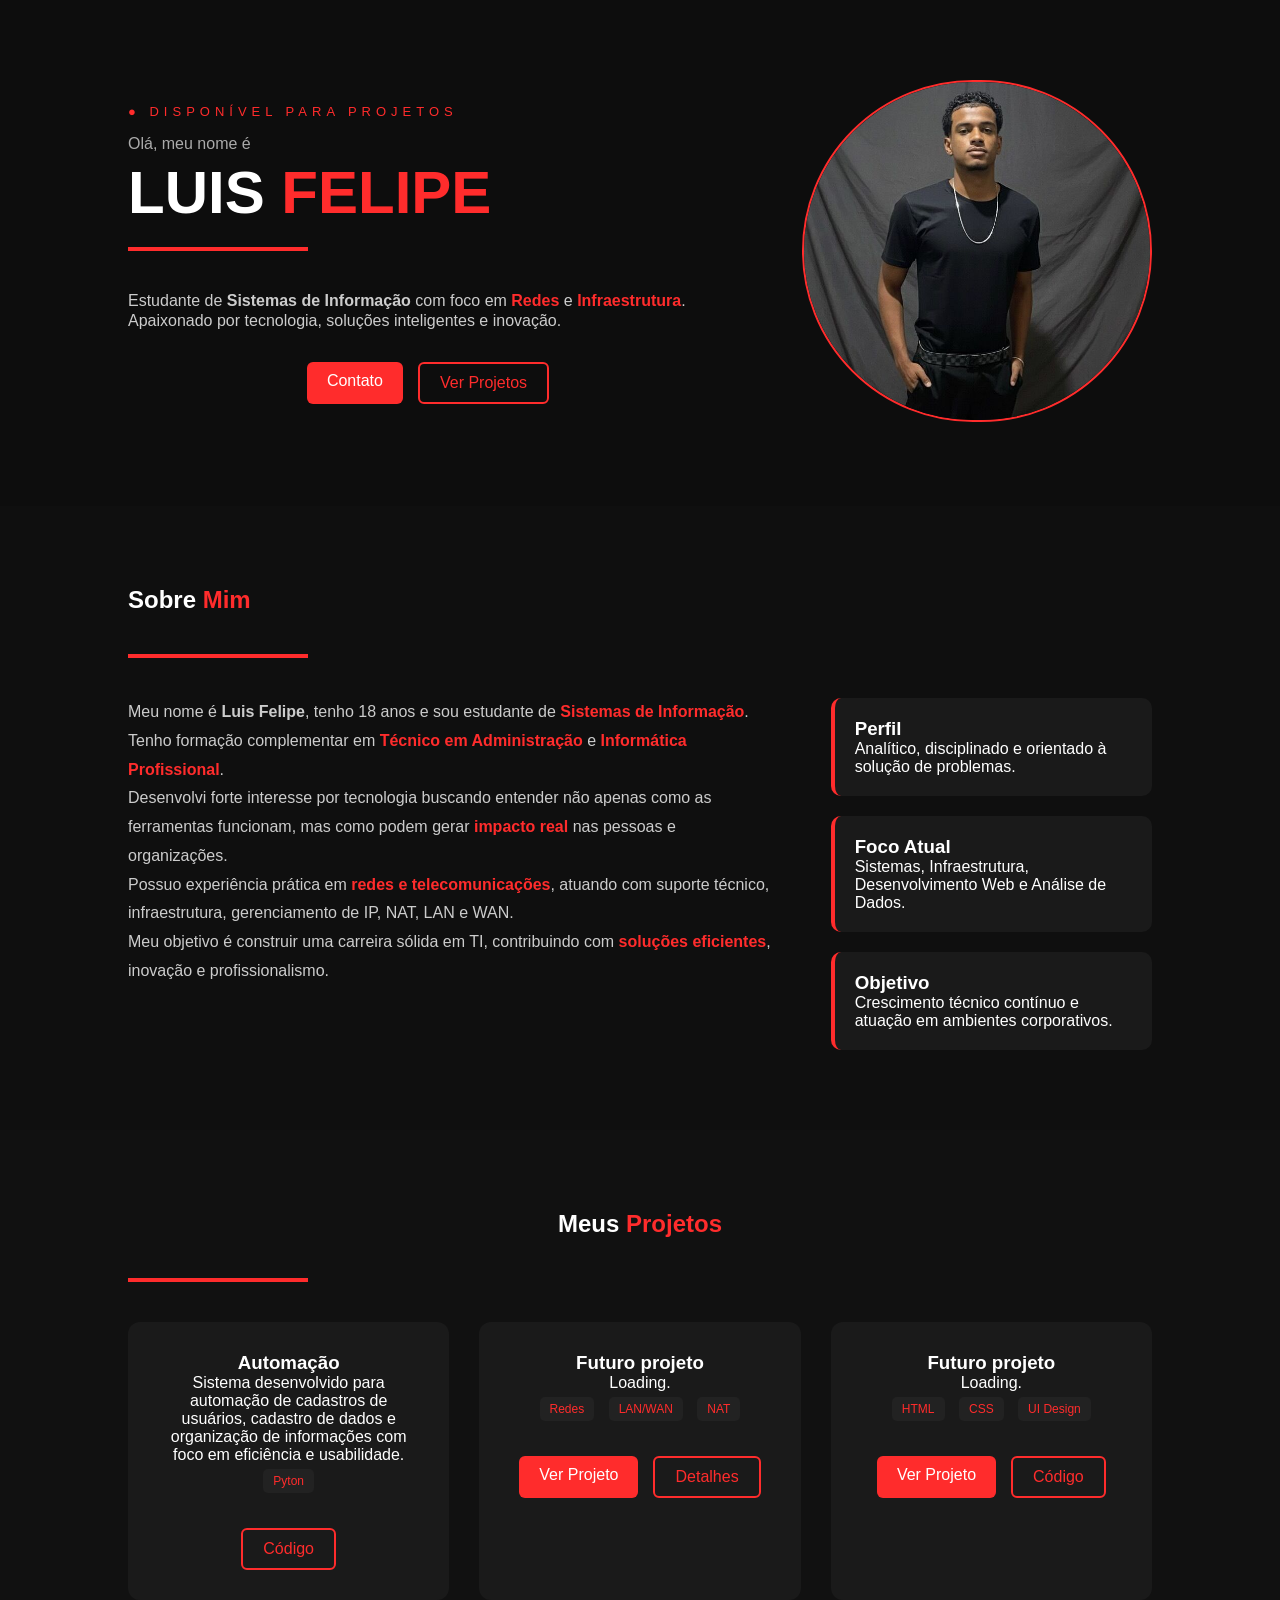
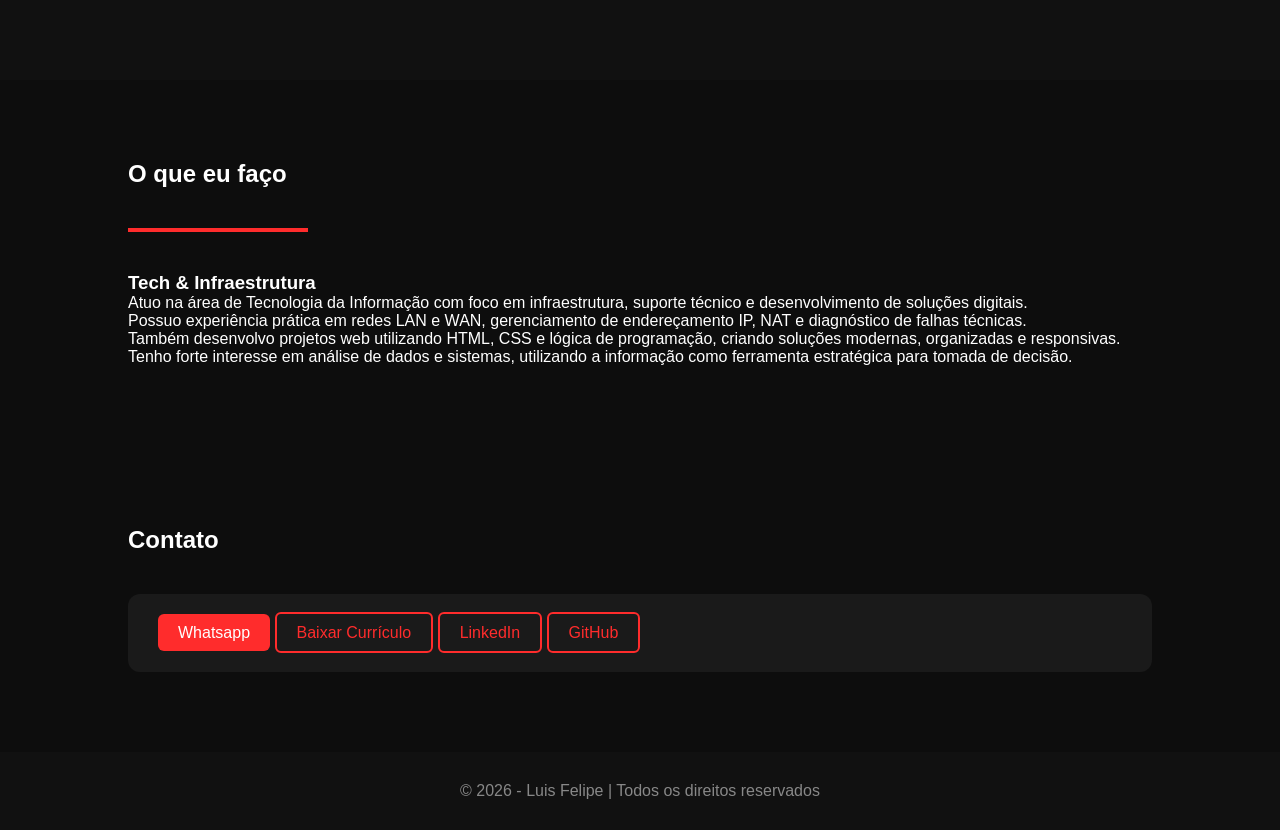
==== Portifolio/index.html @ 6c9159c4 "Add files via upload" ====
<!DOCTYPE html>
<html lang="pt-br">

<head>
  <meta charset="UTF-8">
  <meta name="viewport" content="width=device-width, initial-scale=1.0">

  <!-- Título da aba -->
   <link rel="shortcut icon" href="img/favicon.ico" type="image/x-icon">
  <title>Luis Felipe | Portfólio</title>

  <!-- Conexão com o arquivo CSS -->
  <link rel="stylesheet" href="style.css">
</head>

<body>
  <!-- HERO (Primeira seção que aparece no site) -->
  <section class="hero">

    <!-- Parte de texto da Hero -->
    <div class="hero-text">

      <!-- Status pequeno acima do nome -->
      <span class="tag">● Disponível para projetos</span>

      <p class="intro">Olá, meu nome é</p>

      <!-- Nome principal -->
      <h1>
        LUIS <span>FELIPE</span>
      </h1>

      <!-- Linha decorativa vermelha -->
      <div class="line"></div>

      <!-- Descrição profissional -->
      <p class="descricao">
        Estudante de <strong>Sistemas de Informação</strong> com foco em 
        <span class="highlight">Redes</span> e 
        <span class="highlight">Infraestrutura</span>. 
        Apaixonado por tecnologia, soluções inteligentes e inovação.
      </p>

      <!-- Botões principais -->
      <div class="buttons">
        <a href="https://wa.me/5535910179349" target="_blank" class="btn-primary">Contato</a>
        <a href="#projetos" class="btn-outline">Ver Projetos</a>
      </div>

    </div>

    <!-- Sua imagem -->
    <div class="hero-image">
      <img src="img/foto-felipe.jpeg" alt="Luis Felipe">
    </div>

  </section>


  <!-- ===================================================== -->
  <!-- SOBRE MIM -->
  <!-- ===================================================== -->
  <section class="sobre-mim" id="sobre-mim">

    <h2>Sobre <span>Mim</span></h2>

    <!-- Linha decorativa -->
    <div class="line"></div>

    <div class="sobre-container">
      
      <!-- Texto principal -->
      <div class="sobre-texto">

        <p>
          Meu nome é <strong>Luis Felipe</strong>, tenho 18 anos e sou estudante de 
          <span>Sistemas de Informação</span>. 
          Tenho formação complementar em <span>Técnico em Administração</span> e 
          <span>Informática Profissional</span>.
        </p>

        <p>
          Desenvolvi forte interesse por tecnologia buscando entender não apenas 
          como as ferramentas funcionam, mas como podem gerar 
          <span>impacto real</span> nas pessoas e organizações.
        </p>

        <p>
          Possuo experiência prática em <span>redes e telecomunicações</span>, 
          atuando com suporte técnico, infraestrutura, gerenciamento de IP, 
          NAT, LAN e WAN.
        </p>

        <p>
          Meu objetivo é construir uma carreira sólida em TI, contribuindo com 
          <span>soluções eficientes</span>, inovação e profissionalismo.
        </p>

      </div>

      <!-- Caixas laterais -->
      <div class="sobre-info">

        <div class="info-box">
          <h3>Perfil</h3>
          <p>Analítico, disciplinado e orientado à solução de problemas.</p>
        </div>

        <div class="info-box">
          <h3>Foco Atual</h3>
          <p>Sistemas, Infraestrutura, Desenvolvimento Web e Análise de Dados.</p>
        </div>

        <div class="info-box">
          <h3>Objetivo</h3>
          <p>Crescimento técnico contínuo e atuação em ambientes corporativos.</p>
        </div>

      </div>

    </div>
  </section>


  <!-- PROJETOS -->
  <section class="projetos" id="projetos">

    <h2>Meus <span>Projetos</span></h2>
    <div class="line"></div>

    <div class="projetos-container">

      <!-- CARD 1 -->
      <div class="card">
        <div class="card-content">
          <h3>Automação</h3>
          <p>
            Sistema desenvolvido para automação de cadastros de usuários, cadastro de dados e 
            organização de informações com foco em eficiência e usabilidade.
          </p>
          <div class="tech">
            <span>Pyton</span>
          </div>
          <div class="buttons">
            <a href="https://github.com/felipeteodor/autoum.pyton.git" 
               target="_blank" 
               class="btn-outline">Código</a>
          </div>
        </div>
      </div>

      <!-- CARD 2 -->
      <div class="card">
        <div class="card-content">
          <h3>Futuro projeto</h3>
          <p>Loading.</p>
          <div class="tech">
            <span>Redes</span>
            <span>LAN/WAN</span>
            <span>NAT</span>
          </div>
          <div class="buttons">
            <a href="#" class="btn-primary">Ver Projeto</a>
            <a href="#" class="btn-outline">Detalhes</a>
          </div>
        </div>
      </div>

      <!-- CARD 3 -->
      <div class="card">
        <div class="card-content">
          <h3>Futuro projeto</h3>
          <p>Loading.</p>
          <div class="tech">
            <span>HTML</span>
            <span>CSS</span>
            <span>UI Design</span>
          </div>
          <div class="buttons">
            <a href="#" class="btn-primary">Ver Projeto</a>
            <a href="#" class="btn-outline">Código</a>
          </div>
        </div>
      </div>

    </div>
  </section>

  <!-- SERVIÇOS -->

  <section class="sobre" id="sobre">

    <h2>O que eu faço</h2>
    <div class="line"></div>

    <div class="sobre-content">
      <h3>Tech & Infraestrutura</h3>

      <p>
        Atuo na área de <span>Tecnologia da Informação</span> com foco em 
        <span>infraestrutura</span>, suporte técnico e desenvolvimento de soluções digitais.
      </p>

      <p>
        Possuo experiência prática em <span>redes LAN e WAN</span>, 
        gerenciamento de <span>endereçamento IP</span>, 
        <span>NAT</span> e diagnóstico de falhas técnicas.
      </p>

      <p>
        Também desenvolvo projetos web utilizando 
        <span>HTML</span>, <span>CSS</span> e lógica de programação,
        criando soluções modernas, organizadas e responsivas.
      </p>

      <p>
        Tenho forte interesse em <span>análise de dados</span> e sistemas,
        utilizando a informação como ferramenta estratégica para tomada de decisão.
      </p>
    </div>

  </section>


  <!-- CONTATO -->
  <section id="contato">

    <h2>Contato</h2>

    <div class="card">

      <a href="https://wa.me/5535910179349" target="_blank" class="btn-primary">Whatsapp</a>
      <a href="img/curriculo.pdf" target="_blank" class="btns">Baixar Currículo</a>
      <a href="https://www.linkedin.com/in/teodorotech/" target="_blank" class="btns">LinkedIn</a>
      <a href="https://github.com/felipeteodor" target="_blank" class="btns">GitHub</a>
    </div>

  </section>


  <!-- ===================================================== -->
  <!-- RODAPÉ -->
  <!-- ===================================================== -->
  <footer>
    <p>© 2026 - Luis Felipe | Todos os direitos reservados</p>
  </footer>

</body>
</html>
---- Portifolio/style.css ----
/* RESET BÁSICO */
* {
  margin: 0;        /* Remove margens padrão */
  padding: 0;       /* Remove espaçamentos internos padrão */
  box-sizing: border-box; 
}

/* CONFIGURAÇÕES GERAIS DO SITE */
body {
  background-color: #0d0d0d; 
  /* Cor de fundo principal do site */

  color: #ffffff; 
  /* Cor padrão de todos os textos */

  font-family: 'Poppins', sans-serif;
  /* Fonte principal do site */
}


/* CONFIGURAÇÃO PADRÃO DAS SEÇÕES */

section {
  padding: 80px 10%;
}

/* TÍTULOS PRINCIPAIS (H2) */
h2 {
  margin-bottom: 40px; 
  /* Espaço abaixo do título */
}

/* Parte vermelha dentro do título */
h2 span {
  color: #ff2c2c;
}

/* LINHA VERMELHA DECORATIVA */

.line {
  width: 180px;             /* Comprimento da linha */
  height: 4px;             /* Espessura */
  background: #ff2c2c;     /* Cor */
  margin: 20px 0 40px;     /* Espaçamento acima e abaixo */
}

/* HERO (Primeira seção do site) */

/*
display: flex coloca os elementos lado a lado
(texto de um lado e imagem do outro)
*/
.hero {
  display: flex;

  justify-content: space-between;
  /* Empurra texto para esquerda e imagem para direita */

  align-items: center;
  /* Centraliza verticalmente */
}

/* Limita largura do bloco de texto */
.hero-text {
  max-width: 600px;
}

/* Texto pequeno vermelho no topo */
.tag {
  color: #ff2c2c;
  font-size: 13px;
  letter-spacing: 5px; /* Espaçamento entre letras */
  text-transform: uppercase; /* Tudo maiúsculo */
}

/* Texto "Olá, meu nome é" */
.intro {
  margin: 15px 0 5px;
  color: #aaa;
}

/* Seu nome principal */
h1 {
  font-size: 60px; /* Tamanho grande */
  font-weight: 700; /* Negrito forte */
}

/* Parte vermelha do nome */
h1 span {
  color: #ff2c2c;
}

/* Parágrafo descritivo */
.descricao {
  line-height: 1.3; /* Espaçamento entre linhas */
  color: #ccc;
}

/* Palavras destacadas */
.highlight {
  color: #ff2c2c;
  font-weight: 600;
}


/* ===================================================== */
/* BOTÕES PADRÃO DO SITE */
/* ===================================================== */

/*
Container que segura os botões
display flex deixa eles lado a lado
gap cria espaço entre eles
*/
.buttons {
  margin-top: 30px;
  display: flex;
  gap: 15px;
}

/* Botão vermelho preenchido */
.btn-primary {
  background: #ff2c2c;
  padding: 10px 20px;
  color: white;
  text-decoration: none; /* Remove sublinhado */
  border-radius: 6px;
  transition: 0.3s; /* Animação suave */
}

/* Efeito ao passar o mouse */
.btn-primary:hover {
  background: #cc0000;
}

/* Botão apenas com borda */
.btn-outline {
  border: 2px solid #ff2c2c;
  padding: 10px 20px;
  color: #ff2c2c;
  text-decoration: none;
  border-radius: 6px;
  transition: 0.3s;
}

/* Hover do botão outline */
.btn-outline:hover {
  background: #ff2c2c;
  color: white;
}


/* ===================================================== */
/* IMAGEM DA HERO */
/* ===================================================== */

/*
width controla o tamanho da imagem
border-radius deixa redonda
border cria borda vermelha
*/
.hero-image img {
  width: 350px;
  border-radius: 180px;
  border: 2px solid #ff2c2c;
}


/* ===================================================== */
/* SEÇÃO SOBRE MIM */
/* ===================================================== */

.sobre-mim {
  background: #0f0f0f; /* Fundo levemente diferente */
}

/*
display flex coloca texto e caixas lado a lado
gap controla distância entre eles
*/
.sobre-container {
  display: flex;
  gap: 60px;
}

/* Parte textual ocupa mais espaço */
.sobre-texto {
  flex: 2; /* Ocupa 2 partes do espaço */
  line-height: 1.8;
  color: #ccc;
}

/* Destaques em vermelho dentro do texto */
.sobre-texto span {
  color: #ff2c2c;
  font-weight: 600;
}

/* Coluna lateral */
.sobre-info {
  flex: 1; /* Ocupa menos espaço */
  display: flex;
  flex-direction: column; /* Caixas uma abaixo da outra */
  gap: 20px;
}

/* Caixinhas laterais */
.info-box {
  background: #1a1a1a;
  padding: 20px;
  border-radius: 10px;
  border-left: 4px solid #ff2c2c;
}

  /* PROJETOS */
.projetos {
  background: #111;
  text-align: center;
}

/* Cards lado a lado */
.projetos-container {
  display: flex;
  gap: 30px;
  justify-content: center;
}

/* Card individual */
.card {
  background: #1a1a1a;
  border-radius: 12px;
  padding: 30px;
  flex: 1;
  transition: 0.3s;
}

/* Efeito ao passar mouse */
.card:hover {
  transform: translateY(-10px); /* Sobe levemente */
  border: 1px solid #ff2c2c;
}

/* Tecnologias usadas no projeto */
.tech span {
  background: #222;
  padding: 5px 10px;
  margin: 5px;
  display: inline-block;
  border-radius: 5px;
  font-size: 12px;
  color: #ff2c2c;
}

.buttons {
  margin-top: 30px;
  display: flex;
  justify-content: center; /* Centraliza horizontalmente */
  gap: 15px;
}


.btns { /* Botões de contatos */


  border: 2px solid #ff2c2c;
  padding: 10px 20px;
  color: #ff2c2c;
  text-decoration: none;
  border-radius: 6px;
  transition: 0.3s;
}

.btns:hover{
  background: #cc0000;
}

.btns:hover {
  background: #ff2c2c;
  color: white;
}

.butns {
  margin-top: 35px;
}


/* ===================================================== */
/* FOOTER */
/* ===================================================== */

footer {
  text-align: center;
  padding: 30px;
  background-color: #111;
  color: #888;
}


/* ===================================================== */
/* RESPONSIVIDADE */
/* ===================================================== */
/*
Quando a tela for menor que 900px (tablet/celular),
a hero deixa de ser lado a lado
e vira coluna.
*/
@media (max-width: 900px) {
  .hero {
    flex-direction: column;
    text-align: center;
  }
}

/* ROLAGEM SUAVE */
html {
  scroll-behavior: smooth;
}
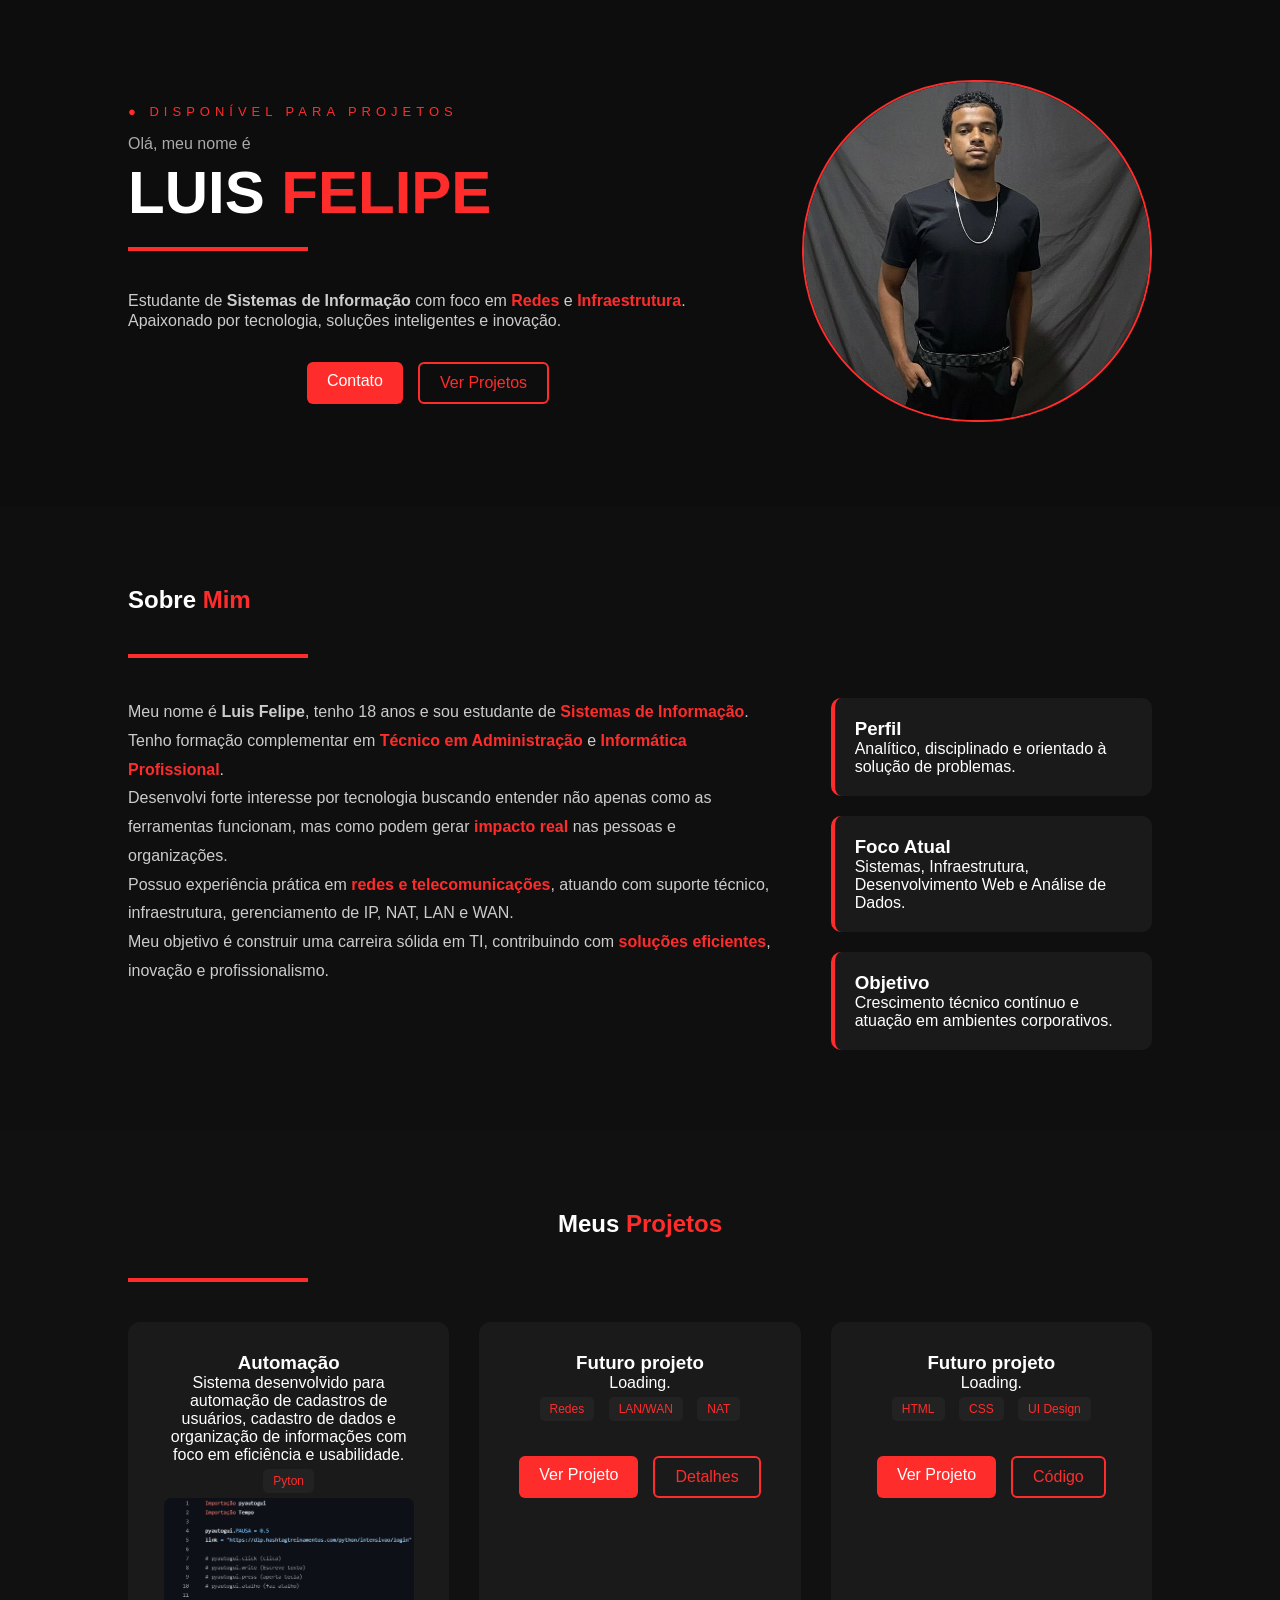
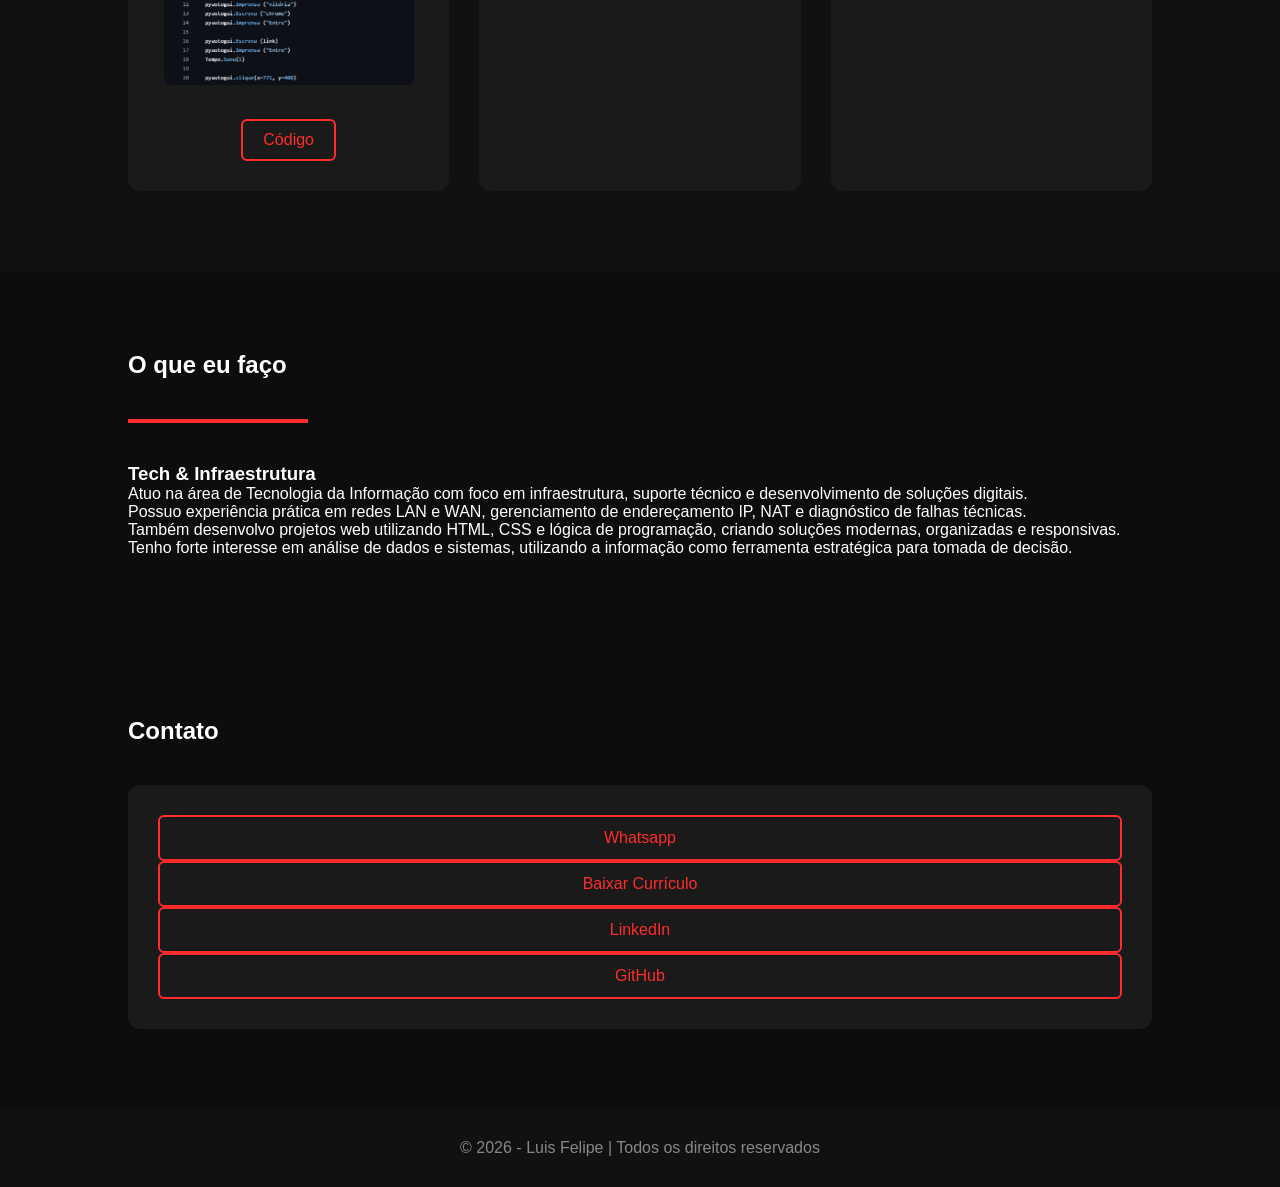
==== commit a833b941: "Primeiro commit" ====
--- a/Portifolio/index.html
+++ b/Portifolio/index.html
@@ -1,249 +1,256 @@
-<!DOCTYPE html>
-<html lang="pt-br">
-
-<head>
-  <meta charset="UTF-8">
-  <meta name="viewport" content="width=device-width, initial-scale=1.0">
-
-  <!-- Título da aba -->
-   <link rel="shortcut icon" href="img/favicon.ico" type="image/x-icon">
-  <title>Luis Felipe | Portfólio</title>
-
-  <!-- Conexão com o arquivo CSS -->
-  <link rel="stylesheet" href="style.css">
-</head>
-
-<body>
-  <!-- HERO (Primeira seção que aparece no site) -->
-  <section class="hero">
-
-    <!-- Parte de texto da Hero -->
-    <div class="hero-text">
-
-      <!-- Status pequeno acima do nome -->
-      <span class="tag">● Disponível para projetos</span>
-
-      <p class="intro">Olá, meu nome é</p>
-
-      <!-- Nome principal -->
-      <h1>
-        LUIS <span>FELIPE</span>
-      </h1>
-
-      <!-- Linha decorativa vermelha -->
-      <div class="line"></div>
-
-      <!-- Descrição profissional -->
-      <p class="descricao">
-        Estudante de <strong>Sistemas de Informação</strong> com foco em 
-        <span class="highlight">Redes</span> e 
-        <span class="highlight">Infraestrutura</span>. 
-        Apaixonado por tecnologia, soluções inteligentes e inovação.
-      </p>
-
-      <!-- Botões principais -->
-      <div class="buttons">
-        <a href="https://wa.me/5535910179349" target="_blank" class="btn-primary">Contato</a>
-        <a href="#projetos" class="btn-outline">Ver Projetos</a>
-      </div>
-
-    </div>
-
-    <!-- Sua imagem -->
-    <div class="hero-image">
-      <img src="img/foto-felipe.jpeg" alt="Luis Felipe">
-    </div>
-
-  </section>
-
-
-  <!-- ===================================================== -->
-  <!-- SOBRE MIM -->
-  <!-- ===================================================== -->
-  <section class="sobre-mim" id="sobre-mim">
-
-    <h2>Sobre <span>Mim</span></h2>
-
-    <!-- Linha decorativa -->
-    <div class="line"></div>
-
-    <div class="sobre-container">
-      
-      <!-- Texto principal -->
-      <div class="sobre-texto">
-
-        <p>
-          Meu nome é <strong>Luis Felipe</strong>, tenho 18 anos e sou estudante de 
-          <span>Sistemas de Informação</span>. 
-          Tenho formação complementar em <span>Técnico em Administração</span> e 
-          <span>Informática Profissional</span>.
-        </p>
-
-        <p>
-          Desenvolvi forte interesse por tecnologia buscando entender não apenas 
-          como as ferramentas funcionam, mas como podem gerar 
-          <span>impacto real</span> nas pessoas e organizações.
-        </p>
-
-        <p>
-          Possuo experiência prática em <span>redes e telecomunicações</span>, 
-          atuando com suporte técnico, infraestrutura, gerenciamento de IP, 
-          NAT, LAN e WAN.
-        </p>
-
-        <p>
-          Meu objetivo é construir uma carreira sólida em TI, contribuindo com 
-          <span>soluções eficientes</span>, inovação e profissionalismo.
-        </p>
-
-      </div>
-
-      <!-- Caixas laterais -->
-      <div class="sobre-info">
-
-        <div class="info-box">
-          <h3>Perfil</h3>
-          <p>Analítico, disciplinado e orientado à solução de problemas.</p>
-        </div>
-
-        <div class="info-box">
-          <h3>Foco Atual</h3>
-          <p>Sistemas, Infraestrutura, Desenvolvimento Web e Análise de Dados.</p>
-        </div>
-
-        <div class="info-box">
-          <h3>Objetivo</h3>
-          <p>Crescimento técnico contínuo e atuação em ambientes corporativos.</p>
-        </div>
-
-      </div>
-
-    </div>
-  </section>
-
-
-  <!-- PROJETOS -->
-  <section class="projetos" id="projetos">
-
-    <h2>Meus <span>Projetos</span></h2>
-    <div class="line"></div>
-
-    <div class="projetos-container">
-
-      <!-- CARD 1 -->
-      <div class="card">
-        <div class="card-content">
-          <h3>Automação</h3>
-          <p>
-            Sistema desenvolvido para automação de cadastros de usuários, cadastro de dados e 
-            organização de informações com foco em eficiência e usabilidade.
-          </p>
-          <div class="tech">
-            <span>Pyton</span>
-          </div>
-          <div class="buttons">
-            <a href="https://github.com/felipeteodor/autoum.pyton.git" 
-               target="_blank" 
-               class="btn-outline">Código</a>
-          </div>
-        </div>
-      </div>
-
-      <!-- CARD 2 -->
-      <div class="card">
-        <div class="card-content">
-          <h3>Futuro projeto</h3>
-          <p>Loading.</p>
-          <div class="tech">
-            <span>Redes</span>
-            <span>LAN/WAN</span>
-            <span>NAT</span>
-          </div>
-          <div class="buttons">
-            <a href="#" class="btn-primary">Ver Projeto</a>
-            <a href="#" class="btn-outline">Detalhes</a>
-          </div>
-        </div>
-      </div>
-
-      <!-- CARD 3 -->
-      <div class="card">
-        <div class="card-content">
-          <h3>Futuro projeto</h3>
-          <p>Loading.</p>
-          <div class="tech">
-            <span>HTML</span>
-            <span>CSS</span>
-            <span>UI Design</span>
-          </div>
-          <div class="buttons">
-            <a href="#" class="btn-primary">Ver Projeto</a>
-            <a href="#" class="btn-outline">Código</a>
-          </div>
-        </div>
-      </div>
-
-    </div>
-  </section>
-
-  <!-- SERVIÇOS -->
-
-  <section class="sobre" id="sobre">
-
-    <h2>O que eu faço</h2>
-    <div class="line"></div>
-
-    <div class="sobre-content">
-      <h3>Tech & Infraestrutura</h3>
-
-      <p>
-        Atuo na área de <span>Tecnologia da Informação</span> com foco em 
-        <span>infraestrutura</span>, suporte técnico e desenvolvimento de soluções digitais.
-      </p>
-
-      <p>
-        Possuo experiência prática em <span>redes LAN e WAN</span>, 
-        gerenciamento de <span>endereçamento IP</span>, 
-        <span>NAT</span> e diagnóstico de falhas técnicas.
-      </p>
-
-      <p>
-        Também desenvolvo projetos web utilizando 
-        <span>HTML</span>, <span>CSS</span> e lógica de programação,
-        criando soluções modernas, organizadas e responsivas.
-      </p>
-
-      <p>
-        Tenho forte interesse em <span>análise de dados</span> e sistemas,
-        utilizando a informação como ferramenta estratégica para tomada de decisão.
-      </p>
-    </div>
-
-  </section>
-
-
-  <!-- CONTATO -->
-  <section id="contato">
-
-    <h2>Contato</h2>
-
-    <div class="card">
-
-      <a href="https://wa.me/5535910179349" target="_blank" class="btn-primary">Whatsapp</a>
-      <a href="img/curriculo.pdf" target="_blank" class="btns">Baixar Currículo</a>
-      <a href="https://www.linkedin.com/in/teodorotech/" target="_blank" class="btns">LinkedIn</a>
-      <a href="https://github.com/felipeteodor" target="_blank" class="btns">GitHub</a>
-    </div>
-
-  </section>
-
-
-  <!-- ===================================================== -->
-  <!-- RODAPÉ -->
-  <!-- ===================================================== -->
-  <footer>
-    <p>© 2026 - Luis Felipe | Todos os direitos reservados</p>
-  </footer>
-
-</body>
+<!DOCTYPE html>
+<html lang="pt-br">
+
+<head>
+  <meta charset="UTF-8">
+  <meta name="viewport" content="width=device-width, initial-scale=1.0">
+
+  <!-- Título da aba -->
+   <link rel="shortcut icon" href="img/favicon.ico" type="image/x-icon">
+  <title>Luis Felipe | Portfólio</title>
+
+  <!-- Conexão com o arquivo CSS -->
+  <link rel="stylesheet" href="style.css">
+</head>
+
+<body>
+  <!-- HERO (Primeira seção que aparece no site) -->
+  <section class="hero">
+
+    <!-- Parte de texto da Hero -->
+    <div class="hero-text">
+
+      <!-- Status pequeno acima do nome -->
+      <span class="tag">● Disponível para projetos</span>
+
+      <p class="intro">Olá, meu nome é</p>
+
+      <!-- Nome principal -->
+      <h1>
+        LUIS <span>FELIPE</span>
+      </h1>
+
+      <!-- Linha decorativa vermelha -->
+      <div class="line"></div>
+
+      <!-- Descrição profissional -->
+      <p class="descricao">
+        Estudante de <strong>Sistemas de Informação</strong> com foco em 
+        <span class="highlight">Redes</span> e 
+        <span class="highlight">Infraestrutura</span>. 
+        Apaixonado por tecnologia, soluções inteligentes e inovação.
+      </p>
+
+      <!-- Botões principais -->
+      <div class="buttons">
+        <a href="https://wa.me/5535910179349" target="_blank" class="btn-primary">Contato</a>
+        <a href="#projetos" class="btn-outline">Ver Projetos</a>
+      </div>
+
+    </div>
+
+    <!-- Sua imagem -->
+    <div class="hero-image">
+      <img src="img/foto-felipe.jpeg" alt="Luis Felipe">
+    </div>
+
+  </section>
+
+
+  <!-- ===================================================== -->
+  <!-- SOBRE MIM -->
+  <!-- ===================================================== -->
+  <section class="sobre-mim" id="sobre-mim">
+
+    <h2>Sobre <span>Mim</span></h2>
+
+    <!-- Linha decorativa -->
+    <div class="line"></div>
+
+    <div class="sobre-container">
+      
+      <!-- Texto principal -->
+      <div class="sobre-texto">
+
+        <p>
+          Meu nome é <strong>Luis Felipe</strong>, tenho 18 anos e sou estudante de 
+          <span>Sistemas de Informação</span>. 
+          Tenho formação complementar em <span>Técnico em Administração</span> e 
+          <span>Informática Profissional</span>.
+        </p>
+
+        <p>
+          Desenvolvi forte interesse por tecnologia buscando entender não apenas 
+          como as ferramentas funcionam, mas como podem gerar 
+          <span>impacto real</span> nas pessoas e organizações.
+        </p>
+
+        <p>
+          Possuo experiência prática em <span>redes e telecomunicações</span>, 
+          atuando com suporte técnico, infraestrutura, gerenciamento de IP, 
+          NAT, LAN e WAN.
+        </p>
+
+        <p>
+          Meu objetivo é construir uma carreira sólida em TI, contribuindo com 
+          <span>soluções eficientes</span>, inovação e profissionalismo.
+        </p>
+
+      </div>
+
+      <!-- Caixas laterais -->
+      <div class="sobre-info">
+
+        <div class="info-box">
+          <h3>Perfil</h3>
+          <p>Analítico, disciplinado e orientado à solução de problemas.</p>
+        </div>
+
+        <div class="info-box">
+          <h3>Foco Atual</h3>
+          <p>Sistemas, Infraestrutura, Desenvolvimento Web e Análise de Dados.</p>
+        </div>
+
+        <div class="info-box">
+          <h3>Objetivo</h3>
+          <p>Crescimento técnico contínuo e atuação em ambientes corporativos.</p>
+        </div>
+
+      </div>
+
+    </div>
+  </section>
+
+
+  <!-- PROJETOS -->
+  <section class="projetos" id="projetos">
+
+    <h2>Meus <span>Projetos</span></h2>
+    <div class="line"></div>
+
+    <div class="projetos-container">
+
+      <!-- CARD 1 -->
+      <div class="card">
+
+        <div class="card-content">
+          <h3>Automação</h3>
+          <p>
+            Sistema desenvolvido para automação de cadastros de usuários, cadastro de dados e 
+            organização de informações com foco em eficiência e usabilidade.
+          </p>
+          <div class="tech">
+            <span>Pyton</span>
+            
+          <div class="login-image">
+      <img src="img/automa.png" alt="Luis Felipe">
+     </div>
+
+
+          </div>
+          <div class="buttons">
+            <a href="https://github.com/felipeteodor/autoum.pyton.git" 
+               target="_blank" 
+               class="btn-outline">Código</a>
+          </div>
+        </div>
+      </div>
+
+      <!-- CARD 2 -->
+      <div class="card">
+      
+        <div class="card-content">
+          <h3>Futuro projeto</h3>
+          <p>Loading.</p>
+          <div class="tech">
+            <span>Redes</span>
+            <span>LAN/WAN</span>
+            <span>NAT</span>
+          </div>
+          <div class="buttons">
+            <a href="#" class="btn-primary">Ver Projeto</a>
+            <a href="#" class="btn-outline">Detalhes</a>
+          </div>
+        </div>
+      </div>
+      <!-- CARD 3 -->
+      <div class="card">
+        <div class="card-content">
+          <h3>Futuro projeto</h3>
+          <p>Loading.</p>
+          <div class="tech">
+            <span>HTML</span>
+            <span>CSS</span>
+            <span>UI Design</span>
+          </div>
+          <div class="buttons">
+            <a href="#" class="btn-primary">Ver Projeto</a>
+            <a href="#" class="btn-outline">Código</a>
+          </div>
+        </div>
+      </div>
+
+    </div>
+  </section>
+
+  <!-- SERVIÇOS -->
+
+  <section class="sobre" id="sobre">
+
+    <h2>O que eu faço</h2>
+    <div class="line"></div>
+
+    <div class="sobre-content">
+      <h3>Tech & Infraestrutura</h3>
+
+      <p>
+        Atuo na área de <span>Tecnologia da Informação</span> com foco em 
+        <span>infraestrutura</span>, suporte técnico e desenvolvimento de soluções digitais.
+      </p>
+
+      <p>
+        Possuo experiência prática em <span>redes LAN e WAN</span>, 
+        gerenciamento de <span>endereçamento IP</span>, 
+        <span>NAT</span> e diagnóstico de falhas técnicas.
+      </p>
+
+      <p>
+        Também desenvolvo projetos web utilizando 
+        <span>HTML</span>, <span>CSS</span> e lógica de programação,
+        criando soluções modernas, organizadas e responsivas.
+      </p>
+
+      <p>
+        Tenho forte interesse em <span>análise de dados</span> e sistemas,
+        utilizando a informação como ferramenta estratégica para tomada de decisão.
+      </p>
+    </div>
+
+  </section>
+
+
+  <!-- CONTATO -->
+  <section id="contato">
+
+    <h2>Contato</h2>
+
+    <div class="card">
+
+      <a href="https://wa.me/5535910179349" target="_blank" class="btns">Whatsapp</a>
+      <a href="img/curriculo.pdf" target="_blank" class="btns">Baixar Currículo</a>
+      <a href="https://www.linkedin.com/in/teodorotech/" target="_blank" class="btns">LinkedIn</a>
+      <a href="https://github.com/felipeteodor" target="_blank" class="btns">GitHub</a>
+    </div>
+
+  </section>
+
+
+  <!-- ===================================================== -->
+  <!-- RODAPÉ -->
+  <!-- ===================================================== -->
+  <footer>
+    <p>© 2026 - Luis Felipe | Todos os direitos reservados</p>
+  </footer>
+
+</body>
 </html>
--- a/Portifolio/style.css
+++ b/Portifolio/style.css
@@ -1,317 +1,360 @@
-/* RESET BÁSICO */
-* {
-  margin: 0;        /* Remove margens padrão */
-  padding: 0;       /* Remove espaçamentos internos padrão */
-  box-sizing: border-box; 
-}
-
-/* CONFIGURAÇÕES GERAIS DO SITE */
-body {
-  background-color: #0d0d0d; 
-  /* Cor de fundo principal do site */
-
-  color: #ffffff; 
-  /* Cor padrão de todos os textos */
-
-  font-family: 'Poppins', sans-serif;
-  /* Fonte principal do site */
-}
-
-
-/* CONFIGURAÇÃO PADRÃO DAS SEÇÕES */
-
-section {
-  padding: 80px 10%;
-}
-
-/* TÍTULOS PRINCIPAIS (H2) */
-h2 {
-  margin-bottom: 40px; 
-  /* Espaço abaixo do título */
-}
-
-/* Parte vermelha dentro do título */
-h2 span {
-  color: #ff2c2c;
-}
-
-/* LINHA VERMELHA DECORATIVA */
-
-.line {
-  width: 180px;             /* Comprimento da linha */
-  height: 4px;             /* Espessura */
-  background: #ff2c2c;     /* Cor */
-  margin: 20px 0 40px;     /* Espaçamento acima e abaixo */
-}
-
-/* HERO (Primeira seção do site) */
-
-/*
-display: flex coloca os elementos lado a lado
-(texto de um lado e imagem do outro)
-*/
-.hero {
-  display: flex;
-
-  justify-content: space-between;
-  /* Empurra texto para esquerda e imagem para direita */
-
-  align-items: center;
-  /* Centraliza verticalmente */
-}
-
-/* Limita largura do bloco de texto */
-.hero-text {
-  max-width: 600px;
-}
-
-/* Texto pequeno vermelho no topo */
-.tag {
-  color: #ff2c2c;
-  font-size: 13px;
-  letter-spacing: 5px; /* Espaçamento entre letras */
-  text-transform: uppercase; /* Tudo maiúsculo */
-}
-
-/* Texto "Olá, meu nome é" */
-.intro {
-  margin: 15px 0 5px;
-  color: #aaa;
-}
-
-/* Seu nome principal */
-h1 {
-  font-size: 60px; /* Tamanho grande */
-  font-weight: 700; /* Negrito forte */
-}
-
-/* Parte vermelha do nome */
-h1 span {
-  color: #ff2c2c;
-}
-
-/* Parágrafo descritivo */
-.descricao {
-  line-height: 1.3; /* Espaçamento entre linhas */
-  color: #ccc;
-}
-
-/* Palavras destacadas */
-.highlight {
-  color: #ff2c2c;
-  font-weight: 600;
-}
-
-
-/* ===================================================== */
-/* BOTÕES PADRÃO DO SITE */
-/* ===================================================== */
-
-/*
-Container que segura os botões
-display flex deixa eles lado a lado
-gap cria espaço entre eles
-*/
-.buttons {
-  margin-top: 30px;
-  display: flex;
-  gap: 15px;
-}
-
-/* Botão vermelho preenchido */
-.btn-primary {
-  background: #ff2c2c;
-  padding: 10px 20px;
-  color: white;
-  text-decoration: none; /* Remove sublinhado */
-  border-radius: 6px;
-  transition: 0.3s; /* Animação suave */
-}
-
-/* Efeito ao passar o mouse */
-.btn-primary:hover {
-  background: #cc0000;
-}
-
-/* Botão apenas com borda */
-.btn-outline {
-  border: 2px solid #ff2c2c;
-  padding: 10px 20px;
-  color: #ff2c2c;
-  text-decoration: none;
-  border-radius: 6px;
-  transition: 0.3s;
-}
-
-/* Hover do botão outline */
-.btn-outline:hover {
-  background: #ff2c2c;
-  color: white;
-}
-
-
-/* ===================================================== */
-/* IMAGEM DA HERO */
-/* ===================================================== */
-
-/*
-width controla o tamanho da imagem
-border-radius deixa redonda
-border cria borda vermelha
-*/
-.hero-image img {
-  width: 350px;
-  border-radius: 180px;
-  border: 2px solid #ff2c2c;
-}
-
-
-/* ===================================================== */
-/* SEÇÃO SOBRE MIM */
-/* ===================================================== */
-
-.sobre-mim {
-  background: #0f0f0f; /* Fundo levemente diferente */
-}
-
-/*
-display flex coloca texto e caixas lado a lado
-gap controla distância entre eles
-*/
-.sobre-container {
-  display: flex;
-  gap: 60px;
-}
-
-/* Parte textual ocupa mais espaço */
-.sobre-texto {
-  flex: 2; /* Ocupa 2 partes do espaço */
-  line-height: 1.8;
-  color: #ccc;
-}
-
-/* Destaques em vermelho dentro do texto */
-.sobre-texto span {
-  color: #ff2c2c;
-  font-weight: 600;
-}
-
-/* Coluna lateral */
-.sobre-info {
-  flex: 1; /* Ocupa menos espaço */
-  display: flex;
-  flex-direction: column; /* Caixas uma abaixo da outra */
-  gap: 20px;
-}
-
-/* Caixinhas laterais */
-.info-box {
-  background: #1a1a1a;
-  padding: 20px;
-  border-radius: 10px;
-  border-left: 4px solid #ff2c2c;
-}
-
-  /* PROJETOS */
-.projetos {
-  background: #111;
-  text-align: center;
-}
-
-/* Cards lado a lado */
-.projetos-container {
-  display: flex;
-  gap: 30px;
-  justify-content: center;
-}
-
-/* Card individual */
-.card {
-  background: #1a1a1a;
-  border-radius: 12px;
-  padding: 30px;
-  flex: 1;
-  transition: 0.3s;
-}
-
-/* Efeito ao passar mouse */
-.card:hover {
-  transform: translateY(-10px); /* Sobe levemente */
-  border: 1px solid #ff2c2c;
-}
-
-/* Tecnologias usadas no projeto */
-.tech span {
-  background: #222;
-  padding: 5px 10px;
-  margin: 5px;
-  display: inline-block;
-  border-radius: 5px;
-  font-size: 12px;
-  color: #ff2c2c;
-}
-
-.buttons {
-  margin-top: 30px;
-  display: flex;
-  justify-content: center; /* Centraliza horizontalmente */
-  gap: 15px;
-}
-
-
-.btns { /* Botões de contatos */
-
-
-  border: 2px solid #ff2c2c;
-  padding: 10px 20px;
-  color: #ff2c2c;
-  text-decoration: none;
-  border-radius: 6px;
-  transition: 0.3s;
-}
-
-.btns:hover{
-  background: #cc0000;
-}
-
-.btns:hover {
-  background: #ff2c2c;
-  color: white;
-}
-
-.butns {
-  margin-top: 35px;
-}
-
-
-/* ===================================================== */
-/* FOOTER */
-/* ===================================================== */
-
-footer {
-  text-align: center;
-  padding: 30px;
-  background-color: #111;
-  color: #888;
-}
-
-
-/* ===================================================== */
-/* RESPONSIVIDADE */
-/* ===================================================== */
-/*
-Quando a tela for menor que 900px (tablet/celular),
-a hero deixa de ser lado a lado
-e vira coluna.
-*/
-@media (max-width: 900px) {
-  .hero {
-    flex-direction: column;
-    text-align: center;
-  }
-}
-
-/* ROLAGEM SUAVE */
-html {
-  scroll-behavior: smooth;
+/* RESET BÁSICO */
+* {
+  margin: 0;        /* Remove margens padrão */
+  padding: 0;       /* Remove espaçamentos internos padrão */
+  box-sizing: border-box; 
+}
+
+/* CONFIGURAÇÕES GERAIS DO SITE */
+body {
+  background-color: #0d0d0d; 
+  /* Cor de fundo principal do site */
+
+  color: #ffffff; 
+  /* Cor padrão de todos os textos */
+
+  font-family: 'Poppins', sans-serif;
+  /* Fonte principal do site */
+}
+
+
+/* CONFIGURAÇÃO PADRÃO DAS SEÇÕES */
+
+section {
+  padding: 80px 10%;
+}
+
+/* TÍTULOS PRINCIPAIS (H2) */
+h2 {
+  margin-bottom: 40px; 
+  /* Espaço abaixo do título */
+}
+
+/* Parte vermelha dentro do título */
+h2 span {
+  color: #ff2c2c;
+}
+
+/* LINHA VERMELHA DECORATIVA */
+
+.line {
+  width: 180px;             /* Comprimento da linha */
+  height: 4px;             /* Espessura */
+  background: #ff2c2c;     /* Cor */
+  margin: 20px 0 40px;     /* Espaçamento acima e abaixo */
+}
+
+/* HERO (Primeira seção do site) */
+
+/*
+display: flex coloca os elementos lado a lado
+(texto de um lado e imagem do outro)
+*/
+.hero {
+  display: flex;
+
+  justify-content: space-between;
+  /* Empurra texto para esquerda e imagem para direita */
+
+  align-items: center;
+  /* Centraliza verticalmente */
+}
+
+/* Limita largura do bloco de texto */
+.hero-text {
+  max-width: 600px;
+}
+
+/* Texto pequeno vermelho no topo */
+.tag {
+  color: #ff2c2c;
+  font-size: 13px;
+  letter-spacing: 5px; /* Espaçamento entre letras */
+  text-transform: uppercase; /* Tudo maiúsculo */
+}
+
+/* Texto "Olá, meu nome é" */
+.intro {
+  margin: 15px 0 5px;
+  color: #aaa;
+}
+
+/* Seu nome principal */
+h1 {
+  font-size: 60px; /* Tamanho grande */
+  font-weight: 700; /* Negrito forte */
+}
+
+/* Parte vermelha do nome */
+h1 span {
+  color: #ff2c2c;
+}
+
+/* Parágrafo descritivo */
+.descricao {
+  line-height: 1.3; /* Espaçamento entre linhas */
+  color: #ccc;
+}
+
+/* Palavras destacadas */
+.highlight {
+  color: #ff2c2c;
+  font-weight: 600;
+}
+
+
+/* ===================================================== */
+/* BOTÕES PADRÃO DO SITE */
+/* ===================================================== */
+
+/*
+Container que segura os botões
+display flex deixa eles lado a lado
+gap cria espaço entre eles
+*/
+.buttons {
+  margin-top: 30px;
+  display: flex;
+  gap: 15px;
+}
+
+/* Botão vermelho preenchido */
+.btn-primary {
+  background: #ff2c2c;
+  padding: 10px 20px;
+  color: white;
+  text-decoration: none; /* Remove sublinhado */
+  border-radius: 6px;
+  transition: 0.3s; /* Animação suave */
+}
+
+/* Efeito ao passar o mouse */
+.btn-primary:hover {
+  background: #cc0000;
+}
+
+/* Botão apenas com borda */
+.btn-outline {
+  border: 2px solid #ff2c2c;
+  padding: 10px 20px;
+  color: #ff2c2c;
+  text-decoration: none;
+  border-radius: 6px;
+  transition: 0.3s;
+}
+
+/* Hover do botão outline */
+.btn-outline:hover {
+  background: #ff2c2c;
+  color: white;
+}
+
+
+/* ===================================================== */
+/* IMAGEM DA HERO */
+/* ===================================================== */
+
+/*
+width controla o tamanho da imagem
+border-radius deixa redonda
+border cria borda vermelha
+*/
+.hero-image img {
+  width: 350px;
+  border-radius: 180px;
+  border: 2px solid #ff2c2c;
+}
+
+.login-image img {
+  width: 250px;
+  border-radius: 7px;
+  
+}
+
+
+/* ===================================================== */
+/* SEÇÃO SOBRE MIM */
+/* ===================================================== */
+
+.sobre-mim {
+  background: #0f0f0f; /* Fundo levemente diferente */
+}
+
+/*
+display flex coloca texto e caixas lado a lado
+gap controla distância entre eles
+*/
+.sobre-container {
+  display: flex;
+  gap: 60px;
+}
+
+/* Parte textual ocupa mais espaço */
+.sobre-texto {
+  flex: 2; /* Ocupa 2 partes do espaço */
+  line-height: 1.8;
+  color: #ccc;
+}
+
+/* Destaques em vermelho dentro do texto */
+.sobre-texto span {
+  color: #ff2c2c;
+  font-weight: 600;
+}
+
+/* Coluna lateral */
+.sobre-info {
+  flex: 1; /* Ocupa menos espaço */
+  display: flex;
+  flex-direction: column; /* Caixas uma abaixo da outra */
+  gap: 20px;
+}
+
+/* Caixinhas laterais */
+.info-box {
+  background: #1a1a1a;
+  padding: 20px;
+  border-radius: 10px;
+  border-left: 4px solid #ff2c2c;
+}
+
+  /* PROJETOS */
+.projetos {
+  background: #111;
+  text-align: center;
+}
+
+/* Cards lado a lado */
+.projetos-container {
+  display: flex;
+  gap: 30px;
+  justify-content: center;
+}
+
+/* Card individual */
+.card {
+  background: #1a1a1a;
+  border-radius: 12px;
+  padding: 30px;
+  flex: 1;
+  transition: 0.3s;
+}
+
+/* Efeito ao passar mouse */
+.card:hover {
+  transform: translateY(-10px); /* Sobe levemente */
+  border: 1px solid #ff2c2c;
+}
+
+/* Tecnologias usadas no projeto */
+.tech span {
+  background: #222;
+  padding: 5px 10px;
+  margin: 5px;
+  display: inline-block;
+  border-radius: 5px;
+  font-size: 12px;
+  color: #ff2c2c;
+}
+
+.buttons {
+  margin-top: 30px;
+  display: flex;
+  justify-content: center; /* Centraliza horizontalmente */
+  gap: 15px;
+}
+
+
+.btns { /* Botões de contatos */
+
+
+  border: 2px solid #ff2c2c;
+  padding: 10px 20px;
+  color: #ff2c2c;
+  text-decoration: none;
+  border-radius: 6px;
+  transition: 0.3s;
+}
+
+.btns {
+  display: flex;
+  flex-wrap: wrap; /* permite quebrar linha */
+  gap: 15px;
+  justify-content: center;
+}
+
+.btns {
+  padding: 12px 20px;
+  text-align: center;
+  min-width: 140px;
+}
+
+.btns:hover{
+  background: #cc0000;
+}
+
+.btns:hover {
+  background: #ff2c2c;
+  color: white;
+}
+
+.butns {
+  margin-top: 35px;
+}
+
+
+/* ===================================================== */
+/* FOOTER */
+/* ===================================================== */
+
+footer {
+  text-align: center;
+  padding: 30px;
+  background-color: #111;
+  color: #888;
+}
+
+
+/* ===================================================== */
+/* RESPONSIVIDADE */
+/* ===================================================== */
+/*
+Quando a tela for menor que 900px (tablet/celular),
+a hero deixa de ser lado a lado
+e vira coluna.
+*/
+@media (max-width: 900px) {
+  .hero {
+    flex-direction: column;
+    text-align: center;
+  }
+}
+
+/* ROLAGEM SUAVE */
+html {
+  scroll-behavior: smooth;
+}
+
+.container {
+  width: 90%;
+  max-width: 1200px;
+  margin: 0 auto;
+}
+
+@media (max-width: 768px) {
+
+  .btns {
+    flex-direction: column; /* empilha os botões */
+    align-items: center;
+  }
+
+  .hero {
+    flex-direction: column;
+    text-align: center;
+  }
+
+  .hero-image img {
+    width: 220px;
+  }
+
 }
